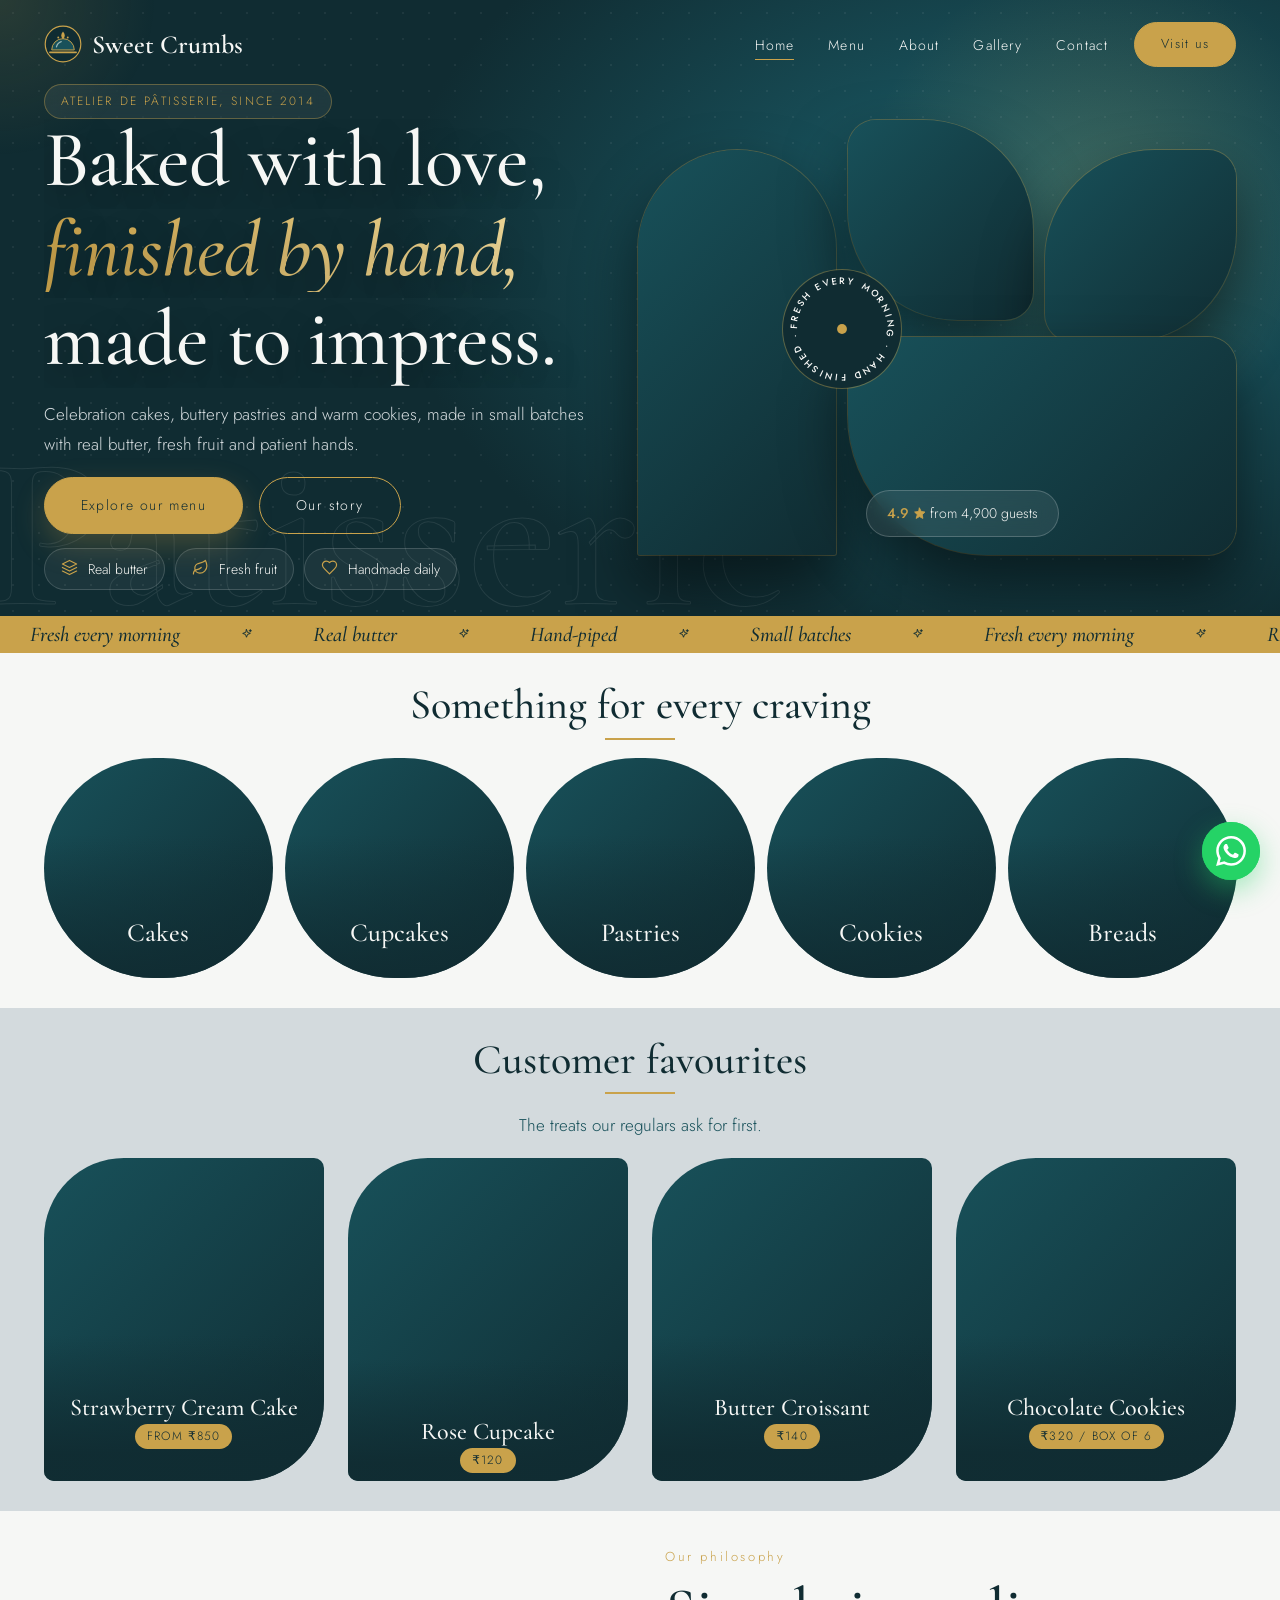
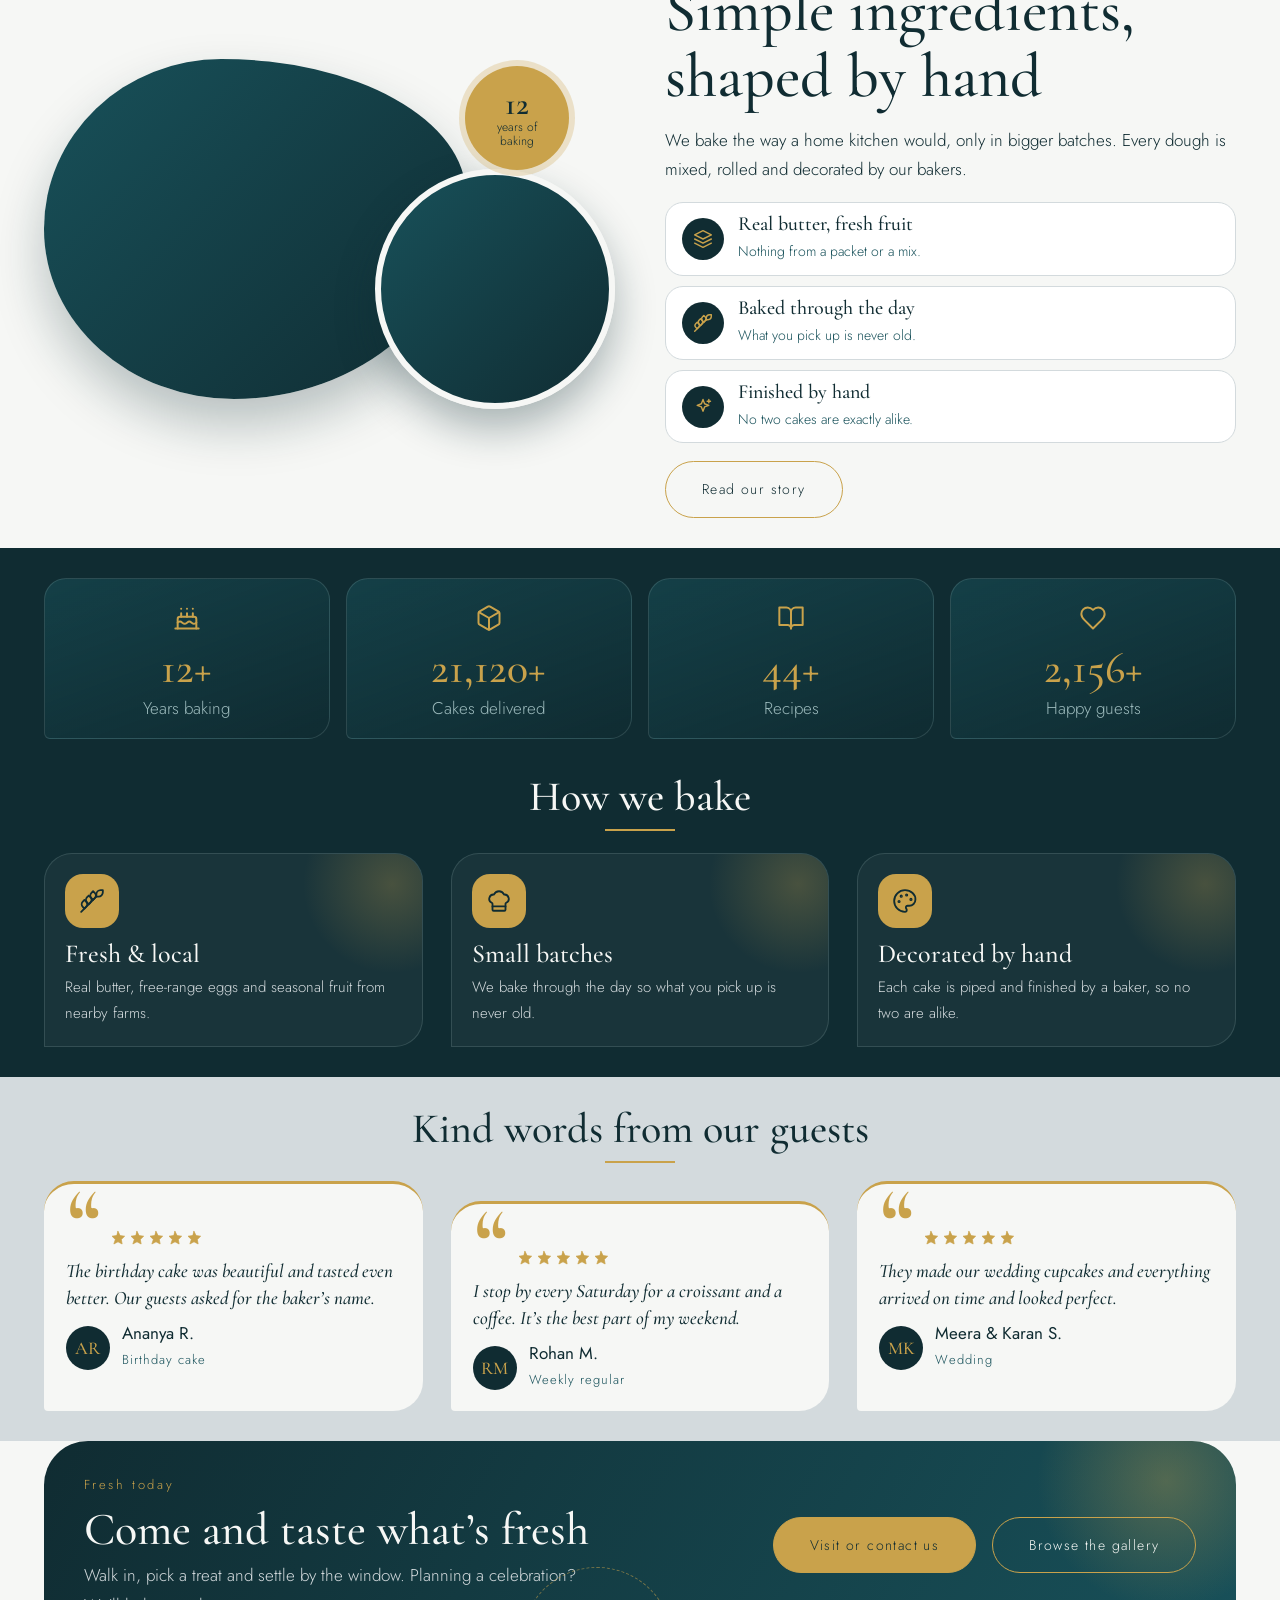
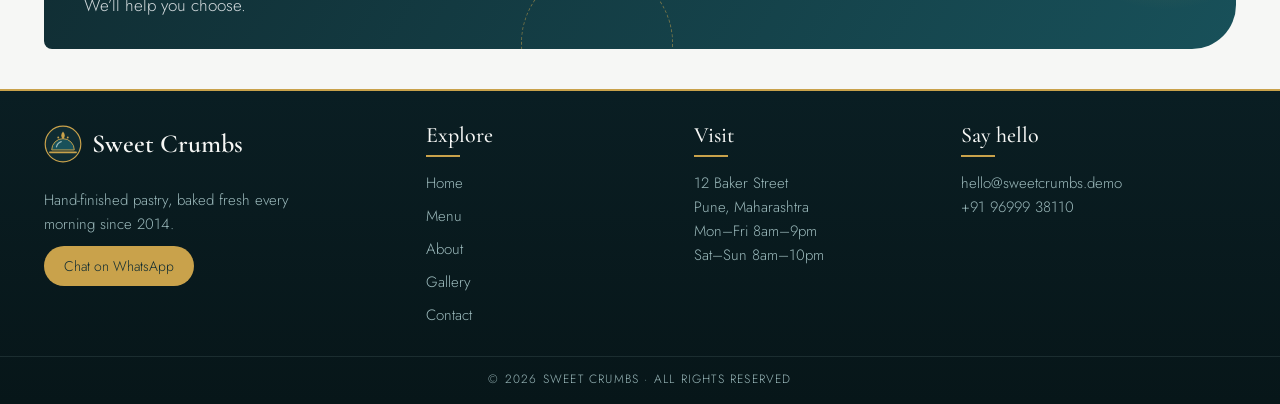
==== index.html @ 60fe2eaf "first commit" ====
<!DOCTYPE html><html lang="en"><head><meta charset="utf-8"><meta name="viewport" content="width=device-width, initial-scale=1"><title>Home | Sweet Crumbs Atelier</title><link rel="stylesheet" href="https://fonts.googleapis.com/css2?family=Cormorant+Garamond:ital,wght@0,500;0,600;1,500&family=Jost:wght@300;400&display=swap"><link rel="stylesheet" href="style.css"><link rel="icon" type="image/svg+xml" href="logo.svg"></head><body><svg xmlns="http://www.w3.org/2000/svg" style="position:absolute;width:0;height:0" aria-hidden="true"><symbol id="i-star" viewBox="0 0 24 24"><path d="m12 2 3.1 6.3 6.9 1-5 4.9 1.2 6.8-6.2-3.3-6.2 3.3L8 14.2 3 9.3l6.9-1z"/></symbol><symbol id="i-spark" viewBox="0 0 24 24"><path d="M12 3l1.9 5.1L19 10l-5.1 1.9L12 17l-1.9-5.1L5 10l5.1-1.9z"/><path d="M19 3v4M17 5h4"/></symbol><symbol id="i-layers" viewBox="0 0 24 24"><path d="m12 2 10 5-10 5L2 7z"/><path d="m2 12 10 5 10-5"/><path d="m2 17 10 5 10-5"/></symbol><symbol id="i-leaf" viewBox="0 0 24 24"><path d="M11 20A7 7 0 0 1 9.8 6.1C15.5 5 17 4.5 19 2c1 2 2 4.2 2 8 0 5.5-4.8 10-10 10Z"/><path d="M2 21c0-3 1.9-5.4 5.1-6 2.4-.5 4.9-2 5.900-3"/></symbol><symbol id="i-heart" viewBox="0 0 24 24"><path d="M19 14c1.5-1.5 3-3.2 3-5.500A5.500 5.500 0 0 0 16.500 3c-1.800 0-3 .5-4.500 2-1.500-1.500-2.700-2-4.500-2A5.500 5.500 0 0 0 2 8.500c0 2.300 1.500 4 3 5.500l7 7Z"/></symbol><symbol id="i-wheat" viewBox="0 0 24 24"><path d="M2 22 16 8"/><path d="M3.500 12.500 5 11l1.500 1.500a3.500 3.500 0 0 1 0 4.900L5 19l-1.500-1.600a3.500 3.500 0 0 1 0-4.900Z"/><path d="M7.500 8.500 9 7l1.500 1.500a3.500 3.500 0 0 1 0 4.900L9 15l-1.500-1.600a3.500 3.500 0 0 1 0-4.900Z"/><path d="M11.500 4.500 13 3l1.500 1.500a3.500 3.500 0 0 1 0 4.900L13 11l-1.500-1.600a3.500 3.500 0 0 1 0-4.900Z"/><path d="M20 2h2v2a4 4 0 0 1-4 4h-2V6a4 4 0 0 1 4-4Z"/></symbol><symbol id="i-cake" viewBox="0 0 24 24"><path d="M20 21v-8a2 2 0 0 0-2-2H6a2 2 0 0 0-2 2v8"/><path d="M4 16s.5-1 2-1 2.500 2 4 2 2.500-2 4-2 2.500 2 4 2 2-1 2-1"/><path d="M2 21h20M7 8v3M12 8v3M17 8v3M7 4h.01M12 4h.01M17 4h.01"/></symbol><symbol id="i-box" viewBox="0 0 24 24"><path d="M21 8a2 2 0 0 0-1-1.700l-7-4a2 2 0 0 0-2 0l-7 4A2 2 0 0 0 3 8v8a2 2 0 0 0 1 1.700l7 4a2 2 0 0 0 2 0l7-4A2 2 0 0 0 21 16Z"/><path d="m3.300 7 8.700 5 8.700-5M12 22V12"/></symbol><symbol id="i-book" viewBox="0 0 24 24"><path d="M2 3h6a4 4 0 0 1 4 4v14a3 3 0 0 0-3-3H2z"/><path d="M22 3h-6a4 4 0 0 0-4 4v14a3 3 0 0 1 3-3h7z"/></symbol><symbol id="i-chef" viewBox="0 0 24 24"><path d="M17 21a1 1 0 0 0 1-1v-5.400c0-.500.300-.800.700-1a4 4 0 0 0-2.100-7.600 5 5 0 0 0-9.200 0 4 4 0 0 0-2.100 7.600c.400.200.700.500.700 1V20a1 1 0 0 0 1 1Z"/><path d="M6 17h12"/></symbol><symbol id="i-palette" viewBox="0 0 24 24"><circle cx="13.500" cy="6.500" r=".6"/><circle cx="17.500" cy="10.500" r=".6"/><circle cx="8.500" cy="7.500" r=".6"/><circle cx="6.500" cy="12.500" r=".6"/><path d="M12 2C6.500 2 2 6.500 2 12s4.500 10 10 10c.900 0 1.600-.700 1.600-1.700 0-.400-.200-.800-.400-1.100-.300-.300-.400-.700-.400-1.100a1.600 1.600 0 0 1 1.700-1.700H16c3 0 5.600-2.500 5.600-5.600C22 6 17.500 2 12 2z"/></symbol><symbol id="i-home" viewBox="0 0 24 24"><path d="m3 9 9-7 9 7v11a2 2 0 0 1-2 2H5a2 2 0 0 1-2-2z"/><path d="M9 22V12h6v10"/></symbol><symbol id="i-clock" viewBox="0 0 24 24"><circle cx="12" cy="12" r="10"/><path d="M12 6v6l4 2"/></symbol><symbol id="i-pin" viewBox="0 0 24 24"><path d="M20 10c0 6-8 12-8 12S4 16 4 10a8 8 0 0 1 16 0Z"/><circle cx="12" cy="10" r="3"/></symbol><symbol id="i-chat" viewBox="0 0 24 24"><path d="M7.900 20A9 9 0 1 0 4 16.100L2 22Z"/></symbol><symbol id="i-mail" viewBox="0 0 24 24"><rect x="2" y="4" width="20" height="16" rx="2"/><path d="m22 7-10 6L2 7"/></symbol></svg><header class="hero"><div class="w"><div><span class="tag">Atelier de Pâtisserie, since 2014</span>
<h1><span class="ln"><span>Baked with love,</span></span><span class="ln"><span>finished by hand,</span></span><span class="ln"><span>made to impress.</span></span></h1>
<p>Celebration cakes, buttery pastries and warm cookies, made in small batches with real butter, fresh fruit and patient hands.</p>
<div class="bs"><a class="btn f" href="menu.html">Explore our menu</a><a class="btn" href="about.html">Our story</a></div><div class="pl"><span><svg class="sv" aria-hidden="true"><use href="#i-layers"/></svg> Real butter</span><span><svg class="sv" aria-hidden="true"><use href="#i-leaf"/></svg> Fresh fruit</span><span><svg class="sv" aria-hidden="true"><use href="#i-heart"/></svg> Handmade daily</span></div></div>
<div class="col"><div class="im a" data-i="choc"></div><div class="im b" data-i="mac"></div><div class="im c" data-i="straw"></div><div class="im d" data-i="cup"></div></div></div></header>
<div class="mq"><div><span>Fresh every morning</span><span><svg class="sv" aria-hidden="true"><use href="#i-spark"/></svg></span><span>Real butter</span><span><svg class="sv" aria-hidden="true"><use href="#i-spark"/></svg></span><span>Hand-piped</span><span><svg class="sv" aria-hidden="true"><use href="#i-spark"/></svg></span><span>Small batches</span><span><svg class="sv" aria-hidden="true"><use href="#i-spark"/></svg></span><span>Fresh every morning</span><span><svg class="sv" aria-hidden="true"><use href="#i-spark"/></svg></span><span>Real butter</span><span><svg class="sv" aria-hidden="true"><use href="#i-spark"/></svg></span><span>Hand-piped</span><span><svg class="sv" aria-hidden="true"><use href="#i-spark"/></svg></span><span>Small batches</span><span><svg class="sv" aria-hidden="true"><use href="#i-spark"/></svg></span></div></div>
<section class="sec"><div class="w"><div class="hd rv"><h2>Something for every craving</h2></div><div class="acc rv">
<a href="menu.html"><div class="im" data-i="straw"></div><b>Cakes</b><span>Layered &amp; celebration</span></a><a href="menu.html"><div class="im" data-i="cup"></div><b>Cupcakes</b><span>Buttercream swirls</span></a><a href="menu.html"><div class="im" data-i="croi"></div><b>Pastries</b><span>Flaky &amp; buttery</span></a><a href="menu.html"><div class="im" data-i="cook"></div><b>Cookies</b><span>Chewy &amp; golden</span></a><a href="menu.html"><div class="im" data-i="bread"></div><b>Breads</b><span>Warm from the oven</span></a></div></div></section>
<section class="sec sil"><div class="w"><div class="hd rv"><h2>Customer favourites</h2><p>The treats our regulars ask for first.</p></div><div class="g4">
<a class="arch rv" href="menu.html"><div class="im" data-i="straw"></div><div class="in2"><h3>Strawberry Cream Cake</h3><div class="pr">FROM ₹850</div><p>Soft sponge, whipped cream and fresh strawberries.</p></div></a>
<a class="arch rv" href="menu.html"><div class="im" data-i="cup"></div><div class="in2"><h3>Rose Cupcake</h3><div class="pr">₹120</div><p>Vanilla crumb with a swirl of buttercream.</p></div></a>
<a class="arch rv" href="menu.html"><div class="im" data-i="croi"></div><div class="in2"><h3>Butter Croissant</h3><div class="pr">₹140</div><p>Laminated by hand into dozens of flaky layers.</p></div></a>
<a class="arch rv" href="menu.html"><div class="im" data-i="cook"></div><div class="in2"><h3>Chocolate Cookies</h3><div class="pr">₹320 / BOX OF 6</div><p>Chewy centres, crisp edges and dark chocolate.</p></div></a></div></div></section>
<section class="sec"><div class="w sp"><div class="ov rv"><div class="o1 im" data-i="hands"></div><div class="o2 im" data-i="bread"></div><div class="stamp"><b>12</b>years of<br>baking</div></div><div class="rv"><span class="tag">Our philosophy</span><h2>Simple ingredients, shaped by hand</h2><p>We bake the way a home kitchen would, only in bigger batches. Every dough is mixed, rolled and decorated by our bakers.</p>
<ul class="fe"><li><i><svg class="sv" aria-hidden="true"><use href="#i-layers"/></svg></i><div><b>Real butter, fresh fruit</b><span>Nothing from a packet or a mix.</span></div></li><li><i><svg class="sv" aria-hidden="true"><use href="#i-wheat"/></svg></i><div><b>Baked through the day</b><span>What you pick up is never old.</span></div></li><li><i><svg class="sv" aria-hidden="true"><use href="#i-spark"/></svg></i><div><b>Finished by hand</b><span>No two cakes are exactly alike.</span></div></li></ul><div class="bs"><a class="btn" href="about.html">Read our story</a></div></div></div></section>
<section class="sec dark"><div class="w"><div class="st rv"><div class="sb"><i><svg class="sv" aria-hidden="true"><use href="#i-cake"/></svg></i><b data-n="12" data-x="+">0</b><span>Years baking</span></div><div class="sb"><i><svg class="sv" aria-hidden="true"><use href="#i-box"/></svg></i><b data-n="48000" data-x="+">0</b><span>Cakes delivered</span></div><div class="sb"><i><svg class="sv" aria-hidden="true"><use href="#i-book"/></svg></i><b data-n="60" data-x="+">0</b><span>Recipes</span></div><div class="sb"><i><svg class="sv" aria-hidden="true"><use href="#i-heart"/></svg></i><b data-n="4900" data-x="+">0</b><span>Happy guests</span></div></div>
<div class="hd rv" style="margin:36px auto 22px"><h2>How we bake</h2></div><div class="g3"><div class="hw rv"><div class="ic"><svg class="sv" aria-hidden="true"><use href="#i-wheat"/></svg></div><h3>Fresh &amp; local</h3><p>Real butter, free-range eggs and seasonal fruit from nearby farms.</p></div><div class="hw rv"><div class="ic"><svg class="sv" aria-hidden="true"><use href="#i-chef"/></svg></div><h3>Small batches</h3><p>We bake through the day so what you pick up is never old.</p></div><div class="hw rv"><div class="ic"><svg class="sv" aria-hidden="true"><use href="#i-palette"/></svg></div><h3>Decorated by hand</h3><p>Each cake is piped and finished by a baker, so no two are alike.</p></div></div></div></section>
<section class="sec sil"><div class="w"><div class="hd rv"><h2>Kind words from our guests</h2></div><div class="g3">
<div class="q rv"><div class="stars"><svg class="sv" aria-hidden="true"><use href="#i-star"/></svg><svg class="sv" aria-hidden="true"><use href="#i-star"/></svg><svg class="sv" aria-hidden="true"><use href="#i-star"/></svg><svg class="sv" aria-hidden="true"><use href="#i-star"/></svg><svg class="sv" aria-hidden="true"><use href="#i-star"/></svg></div><p>The birthday cake was beautiful and tasted even better. Our guests asked for the baker’s name.</p><div class="au"><i>AR</i><div><b>Ananya R.</b><small>Birthday cake</small></div></div></div>
<div class="q rv"><div class="stars"><svg class="sv" aria-hidden="true"><use href="#i-star"/></svg><svg class="sv" aria-hidden="true"><use href="#i-star"/></svg><svg class="sv" aria-hidden="true"><use href="#i-star"/></svg><svg class="sv" aria-hidden="true"><use href="#i-star"/></svg><svg class="sv" aria-hidden="true"><use href="#i-star"/></svg></div><p>I stop by every Saturday for a croissant and a coffee. It’s the best part of my weekend.</p><div class="au"><i>RM</i><div><b>Rohan M.</b><small>Weekly regular</small></div></div></div>
<div class="q rv"><div class="stars"><svg class="sv" aria-hidden="true"><use href="#i-star"/></svg><svg class="sv" aria-hidden="true"><use href="#i-star"/></svg><svg class="sv" aria-hidden="true"><use href="#i-star"/></svg><svg class="sv" aria-hidden="true"><use href="#i-star"/></svg><svg class="sv" aria-hidden="true"><use href="#i-star"/></svg></div><p>They made our wedding cupcakes and everything arrived on time and looked perfect.</p><div class="au"><i>MK</i><div><b>Meera &amp; Karan S.</b><small>Wedding</small></div></div></div></div></div></section>
<section class="sec" style="padding:0 0 40px"><div class="w"><div class="cb rv"><div><span class="tag">Fresh today</span><h2>Come and taste what’s fresh</h2><p>Walk in, pick a treat and settle by the window. Planning a celebration? We’ll help you choose.</p></div><div class="bs"><a class="btn f" href="contact.html">Visit or contact us</a><a class="btn" href="gallery.html">Browse the gallery</a></div></div></div></section>
<script src="main.js"></script></body></html>
---- style.css ----
:root{--ink:#102C32;--deep:#18515A;--mute:#9BB9BB;--silver:#D3DADD;--soft:#F6F7F5;--gold:#C9A24B;--serif:'Cormorant Garamond',Georgia,serif;--sans:'Jost',system-ui,sans-serif}
*{box-sizing:border-box}html{scroll-behavior:smooth}
body{margin:0;background:var(--soft);color:var(--ink);font:300 17px/1.75 var(--sans);overflow-x:hidden}
a{color:inherit;text-decoration:none}img{display:block;max-width:100%}
h1,h2,h3{font-family:var(--serif);font-weight:500;line-height:1.05;margin:0}
.w{max-width:1200px;margin:0 auto;padding:0 24px}
.sec{padding:110px 0}.dark{background:var(--ink);color:var(--soft)}.sil{background:var(--silver)}
.hd{text-align:center;max-width:580px;margin:0 auto 64px}.hd h2{font-size:clamp(38px,5vw,60px)}.hd p{color:var(--deep)}.dark .hd p{color:var(--mute)}
.tag{color:var(--gold);font-size:13px;letter-spacing:.2em}
.im{background:linear-gradient(135deg,var(--deep),var(--ink));overflow:hidden;position:relative}
.im img{width:100%;height:100%;object-fit:cover;transition:transform 1.1s cubic-bezier(.2,.7,.2,1)}
/* preloader, cursor, nav */
.pre{position:fixed;inset:0;background:var(--ink);z-index:99;display:grid;place-items:center;color:var(--soft);font:italic 500 44px var(--serif);transition:transform .9s cubic-bezier(.8,0,.2,1) .3s}
.pre span{animation:pulse 1.2s infinite alternate}.loaded .pre{transform:translateY(-100%)}
@keyframes pulse{to{opacity:.3;letter-spacing:.12em}}
.cur{position:fixed;width:340px;height:340px;margin:-170px;border-radius:50%;background:radial-gradient(#C9A24B22,transparent 65%);pointer-events:none;z-index:50;transition:transform .15s}
nav{position:fixed;inset:0 0 auto;z-index:60;display:flex;justify-content:space-between;align-items:center;padding:22px max(24px,calc((100vw - 1200px)/2));color:var(--soft);transition:.5s}
nav.sc{background:#102C32e6;backdrop-filter:blur(14px);padding-top:14px;padding-bottom:14px}
nav b{font:600 28px var(--serif);letter-spacing:.03em}
nav div a{margin-left:34px;font-size:14px;letter-spacing:.08em;position:relative}
nav div a:after{content:"";position:absolute;left:0;bottom:-5px;height:1px;width:0;background:var(--gold);transition:width .4s}
nav div a:hover:after,nav div a.on:after{width:100%}
/* buttons */
.btn{display:inline-block;position:relative;overflow:hidden;padding:15px 36px;border:1px solid var(--gold);border-radius:999px;font-size:14px;letter-spacing:.1em;z-index:0;transition:color .4s,transform .3s;cursor:pointer;background:none;color:inherit;font-family:var(--sans)}
.btn:before{content:"";position:absolute;inset:0;background:var(--gold);transform:translateY(101%);transition:transform .45s;z-index:-1;border-radius:50% 50% 0 0}
.btn:hover{color:var(--ink)}.btn:hover:before{transform:none;border-radius:0}
.btn.f{background:var(--gold);color:var(--ink)}.btn.f:before{background:var(--soft)}
.bs{display:flex;gap:16px;flex-wrap:wrap;margin-top:34px}
/* hero */
.hero{min-height:100vh;display:flex;align-items:center;padding:130px 0 80px;color:var(--soft);background:radial-gradient(900px 600px at 80% 40%,#18515A,var(--ink) 70%);overflow:hidden;position:relative}
.hero .w{display:grid;grid-template-columns:1.1fr .9fr;gap:50px;align-items:center}
.hero h1{font-size:clamp(52px,7vw,104px)}.ln{display:block;overflow:hidden;padding-bottom:.08em}.ln span{display:block;transform:translateY(110%);transition:transform 1.1s cubic-bezier(.2,.8,.2,1)}
.loaded .ln span{transform:none}.ln:nth-child(2) span{transition-delay:.15s;color:var(--gold);font-style:italic}.ln:nth-child(3) span{transition-delay:.3s}
.hero p{color:var(--silver);max-width:470px;margin:24px 0 0}
.col{position:relative;height:560px}.col .im{position:absolute;box-shadow:0 40px 70px #0007;animation:fl 7s ease-in-out infinite alternate}
.col .a{width:58%;height:78%;left:6%;top:0;border-radius:999px 999px 20px 20px}
.col .b{width:42%;aspect-ratio:1;right:0;top:12%;border-radius:50%;animation-delay:-2s;border:6px solid var(--ink)}
.col .c{width:48%;height:34%;right:4%;bottom:0;border-radius:0 90px 0 90px;animation-delay:-4s}
@keyframes fl{to{transform:translateY(-22px) rotate(1.5deg)}}
.col .im:hover img{transform:scale(1.12)}
.mq{background:var(--gold);color:var(--ink);overflow:hidden;white-space:nowrap;padding:16px 0;font:italic 500 26px var(--serif)}
.mq div{display:inline-block;animation:mq 28s linear infinite}.mq span{margin:0 30px}@keyframes mq{to{transform:translateX(-50%)}}
/* circles */
.meds{display:flex;justify-content:center;gap:50px;flex-wrap:wrap}
.med{width:170px;text-align:center}.med .im{width:170px;height:170px;border-radius:50%;box-shadow:0 0 0 6px var(--soft),0 0 0 7px var(--mute);transition:.6s}
.med:hover .im{box-shadow:0 0 0 6px var(--soft),0 0 0 9px var(--gold);transform:translateY(-10px)}.med:hover img{transform:scale(1.25) rotate(6deg)}
.med span{display:block;margin-top:20px;font:500 24px var(--serif)}
/* arch cards */
.g4{display:grid;grid-template-columns:repeat(4,1fr);gap:24px}
.arch{position:relative;aspect-ratio:3/5;border-radius:999px 999px 18px 18px;color:var(--soft);transition:transform .2s;transform-style:preserve-3d}
.arch>.im{position:absolute;inset:0}.arch:hover img{transform:scale(1.18) rotate(1.5deg)}
.arch .in2{position:absolute;inset:auto 0 0;padding:100px 22px 28px;text-align:center;background:linear-gradient(transparent,#102C32f5 62%);transform:translateY(56px);transition:transform .6s}
.arch:hover .in2{transform:none}.arch h3{font-size:28px}.arch .pr{color:var(--gold);font-size:14px;letter-spacing:.1em}
.arch p{margin:8px 0 0;font-size:14px;color:var(--silver);opacity:0;transition:opacity .5s .1s}.arch:hover p{opacity:1}
/* split + stats */
.sp{display:grid;grid-template-columns:1fr 1fr;gap:80px;align-items:center}
.sp h2{font-size:clamp(38px,5vw,62px);margin:12px 0 20px}
.fr{height:560px;border-radius:260px 260px 0 0;box-shadow:20px 20px 0 var(--mute)}.sp:hover .fr img{transform:scale(1.08)}
.st{display:grid;grid-template-columns:repeat(4,1fr);gap:24px;text-align:center}.st b{display:block;font:500 68px var(--serif);color:var(--gold);line-height:1}.st span{color:var(--mute)}
/* chamfer steps */
.g3{display:grid;grid-template-columns:repeat(3,1fr);gap:28px}
.ch{position:relative;overflow:hidden;padding:46px 34px;background:#18515A66;border:1px solid #9BB9BB33;clip-path:polygon(0 0,calc(100% - 40px) 0,100% 40px,100% 100%,40px 100%,0 calc(100% - 40px));transition:color .5s;z-index:0}
.ch:before{content:"";position:absolute;inset:0;background:var(--silver);transform:scaleY(0);transform-origin:bottom;transition:transform .5s;z-index:-1}
.ch:hover{color:var(--ink)}.ch:hover:before{transform:none}.ch h3{font-size:30px;margin:0 0 10px}.ch p{margin:0;opacity:.85;font-size:15px}.ch i{font:normal 44px var(--serif);color:var(--gold)}
/* quotes */
.q{position:relative;background:var(--soft);padding:40px 30px 30px;border-radius:30px 30px 30px 4px;transition:.45s}.g3 .q:nth-child(2){margin-top:36px}
.q:hover{transform:translateY(-12px) rotate(-1deg);box-shadow:0 30px 45px #18515A33}.q:before{content:"“";position:absolute;top:-6px;left:24px;font:700 90px var(--serif);color:var(--gold);line-height:1}
.q p{margin:16px 0;font:italic 500 22px/1.4 var(--serif)}.q small{color:var(--deep);font-size:13px;letter-spacing:.08em}
.cta{text-align:center;color:var(--soft);background:linear-gradient(#102C32cc,#102C32f0),var(--ink);padding:130px 0;position:relative;overflow:hidden}
.cta h2{font-size:clamp(42px,6vw,80px);margin:12px 0 18px}.cta p{color:var(--silver);max-width:480px;margin:0 auto}.cta .bs{justify-content:center}
footer{background:#0a1e23;color:var(--mute);padding:70px 0 30px;font-size:15px}footer .w{display:grid;grid-template-columns:2fr 1fr 1fr;gap:40px}
footer b{font:600 30px var(--serif);color:var(--soft)}footer a{display:block;transition:.3s}footer a:hover{color:var(--gold);padding-left:8px}
footer small{display:block;text-align:center;margin-top:50px;font-size:12px;letter-spacing:.1em}
/* inner pages */
.ph{height:62vh;min-height:420px;display:flex;align-items:flex-end;padding-bottom:70px;color:var(--soft);position:relative}
.ph>.im{position:absolute;inset:0}.ph>.im:after{content:"";position:absolute;inset:0;background:linear-gradient(#102C3299,#102C32f2)}
.ph .w{position:relative}.ph h1{font-size:clamp(52px,8vw,110px)}.ph p{color:var(--silver);max-width:520px;margin:10px 0 0}
.fl{display:flex;justify-content:center;gap:12px;flex-wrap:wrap;margin-bottom:50px}.fl button{padding:10px 26px;border:1px solid var(--mute);border-radius:999px;background:none;font:400 14px var(--sans);color:var(--ink);cursor:pointer;transition:.3s}
.fl button:hover,.fl button.on{background:var(--ink);color:var(--soft);border-color:var(--ink)}
.mg{display:grid;grid-template-columns:repeat(3,1fr);gap:30px}
.mi{background:#fff;clip-path:polygon(0 0,calc(100% - 30px) 0,100% 30px,100% 100%,0 100%);transition:transform .5s,box-shadow .5s;position:relative;filter:drop-shadow(0 10px 20px #18515A22)}
.mi:hover{transform:translateY(-10px)}.mi .im{height:230px}.mi:hover img{transform:scale(1.15)}
.mi div.t{padding:24px 26px 28px}.mi h3{font-size:27px;display:flex;justify-content:space-between;gap:10px}.mi h3 em{color:var(--gold);font-style:normal;font-size:22px}.mi p{margin:6px 0 0;font-size:15px;color:var(--deep)}
.mi:after{content:"";position:absolute;left:0;bottom:0;height:3px;width:0;background:var(--gold);transition:width .5s}.mi:hover:after{width:100%}
.hide{display:none}
.ms{columns:3;gap:20px}.ms .im{margin-bottom:20px;break-inside:avoid;cursor:zoom-in}.ms .im:nth-child(3n+1){border-radius:120px 120px 12px 12px}.ms .im:nth-child(3n+2){border-radius:12px}.ms .im:nth-child(3n){border-radius:0 80px 0 80px}
.ms .im:hover img{transform:scale(1.1)}.ms .im:after{content:"+";position:absolute;inset:0;display:grid;place-items:center;font:300 60px var(--serif);color:var(--soft);background:#18515Aaa;opacity:0;transition:.4s}.ms .im:hover:after{opacity:1}
.lb{position:fixed;inset:0;background:#102C32f2;z-index:90;display:none;place-items:center;cursor:zoom-out}.lb.o{display:grid}.lb img{max-height:88vh;border-radius:12px;animation:zi .4s}@keyframes zi{from{transform:scale(.9);opacity:0}}
.tm{display:flex;gap:30px;justify-content:center;flex-wrap:wrap}.tm div{text-align:center;width:200px}.tm .im{width:200px;height:200px;border-radius:50%;margin-bottom:14px;transition:.5s}.tm div:hover .im{border-radius:40% 60% 55% 45%;transform:rotate(-4deg)}.tm h3{font-size:26px}
.tl{max-width:760px;margin:0 auto;border-left:1px solid var(--mute);padding-left:34px}.tl div{position:relative;margin-bottom:40px}.tl div:before{content:"";position:absolute;left:-41px;top:10px;width:13px;height:13px;border-radius:50%;background:var(--gold);box-shadow:0 0 0 6px var(--silver)}.tl h3{font-size:32px}
form{display:grid;gap:18px}input,textarea,select{width:100%;padding:16px 20px;border:1px solid var(--mute);border-radius:14px;background:#fff;font:300 16px var(--sans);color:var(--ink);transition:.3s}
input:focus,textarea:focus,select:focus{outline:0;border-color:var(--gold);box-shadow:0 0 0 4px #C9A24B33}
.ci{background:var(--ink);color:var(--soft);padding:50px;border-radius:200px 200px 24px 24px;text-align:center}.ci h3{font-size:34px;margin:0 0 14px}.ci p{margin:0 0 20px;color:var(--silver)}
.rv{opacity:0;transform:translateY(44px);transition:opacity .9s,transform .9s cubic-bezier(.2,.7,.2,1)}.rv.in{opacity:1;transform:none}
@media(max-width:900px){.hero .w,.sp,.g3,footer .w{grid-template-columns:1fr}.g4,.mg{grid-template-columns:repeat(2,1fr)}.st{grid-template-columns:repeat(2,1fr)}.ms{columns:2}.col{height:420px}.fr{height:420px}.g3 .q:nth-child(2){margin-top:0}nav div a:not(:last-child){display:none}.cur{display:none}}
@media(max-width:560px){.g4,.mg{grid-template-columns:1fr}.arch{max-width:300px;margin:0 auto;width:100%}.ms{columns:1}}
@media(prefers-reduced-motion:reduce){*{animation:none!important;transition:none!important}.rv{opacity:1;transform:none}.ln span{transform:none}}

/* v2: compact + premium */
.sec{padding:64px 0}.hd{margin-bottom:34px}.hd h2:after{content:"";display:block;width:0;height:2px;background:var(--gold);margin:14px auto 0;transition:width 1s .3s}.hd.in h2:after{width:70px}
.hero{min-height:84vh;padding:104px 0 44px}.hero h1{font-size:clamp(46px,6vw,88px)}.hero p{margin-top:16px}.bs{margin-top:24px}.col{height:470px}
.hero:before{content:"";position:absolute;width:420px;height:420px;right:-80px;top:-60px;background:radial-gradient(#C9A24B33,transparent 65%);animation:fl 9s ease-in-out infinite alternate}
.ln:nth-child(2) span{background:linear-gradient(90deg,#C9A24B,#f3dfa2,#C9A24B);background-size:200%;-webkit-background-clip:text;background-clip:text;color:transparent;animation:sh 4s linear infinite}@keyframes sh{to{background-position:-200% 0}}
.rot{position:absolute;left:-6px;bottom:4%;width:118px;animation:spin 16s linear infinite;z-index:3;background:var(--ink);border-radius:50%;box-shadow:0 0 0 1px #C9A24B66}.rot text{font:500 9.5px var(--sans);fill:var(--soft);letter-spacing:1px;text-transform:uppercase}@keyframes spin{to{transform:rotate(360deg)}}
.chip{position:absolute;left:0;top:8%;z-index:3;padding:10px 20px;border-radius:999px;background:#ffffff14;border:1px solid #ffffff33;backdrop-filter:blur(10px);font-size:14px;animation:fl 6s ease-in-out infinite alternate}.chip b{color:var(--gold);font-weight:500}
.mq{padding:9px 0;font-size:23px}.meds{gap:36px}.med,.med .im{width:150px}.med .im{height:150px}.med span{margin-top:14px;font-size:22px}
.arch .in2{padding-top:80px}.fr{height:430px}.st b{font-size:54px}.ch{padding:30px 28px}.ch h3{font-size:27px}.q{padding:34px 26px 24px}.g3 .q:nth-child(2){margin-top:20px}.q p{font-size:20px;margin:12px 0}
.cta{padding:76px 0}footer{padding:44px 0 22px}footer small{margin-top:30px}.sp{gap:50px}.sp h2{margin:8px 0 14px}
.ph{height:46vh;min-height:340px;padding-bottom:42px;overflow:hidden}.ph h1{font-size:clamp(46px,7vw,92px)}
.ph>.im img{animation:kb 18s ease-in-out infinite alternate}@keyframes kb{to{transform:scale(1.18) translate(-2%,-2%)}}
.ph:after{content:"";position:absolute;right:6%;top:18%;width:300px;height:300px;border-radius:50%;border:1px dashed #C9A24B88;animation:spin 40s linear infinite;box-shadow:inset 0 0 0 40px #C9A24B0d}
.ph .tag,.ph h1,.ph p{opacity:0;transform:translateY(34px);transition:opacity .9s,transform .9s cubic-bezier(.2,.8,.2,1)}.loaded .ph .tag,.loaded .ph h1,.loaded .ph p{opacity:1;transform:none}.loaded .ph h1{transition-delay:.2s}.loaded .ph p{transition-delay:.4s}
.ph .w:before{content:"";display:block;width:0;height:2px;background:var(--gold);margin-bottom:14px;transition:width 1.2s .5s}.loaded .ph .w:before{width:90px}
.fl{margin-bottom:28px}.mg{gap:22px}.mi .im{height:185px}.mi div.t{padding:18px 22px 22px}.mi .im:before,.ms .im:before,.arch .im:before{content:"";position:absolute;inset:0;z-index:2;background:linear-gradient(105deg,transparent 40%,#ffffff44 50%,transparent 60%);transform:translateX(-110%);transition:transform .9s;pointer-events:none}
.mi:hover .im:before,.ms .im:hover:before,.arch:hover .im:before{transform:translateX(110%)}
.en{display:inline-block;margin-top:12px;padding:8px 18px;border-radius:999px;background:#25D366;color:#fff;font-size:13px;transition:.3s;transform:translateY(0)}.en:hover{background:var(--ink);transform:translateX(6px)}
.ms{gap:16px;columns:3}.ms .im{margin-bottom:16px}.tm .im{width:170px;height:170px}.tm div{width:170px}.tl div{margin-bottom:26px}.tl div:hover:before{transform:scale(1.5);transition:.3s}
.ci{padding:40px 36px}.ci h3{font-size:30px;margin-bottom:8px}.ci p{margin-bottom:14px}.sp form{gap:14px}
.mapw{border-radius:28px;overflow:hidden;border:1px solid var(--gold);box-shadow:0 0 0 8px var(--soft),0 0 0 9px var(--mute),0 24px 50px #18515A33;height:360px}.mapw iframe{width:100%;height:100%;border:0;filter:grayscale(.85) contrast(1.05);transition:filter .6s}.mapw:hover iframe{filter:none}
nav div{margin-left:auto;margin-right:26px}.vs{padding:10px 26px;font-size:13px}
.wa{position:fixed;right:20px;bottom:20px;z-index:70;display:flex;align-items:center;gap:0;height:58px;min-width:58px;padding:0 14px;border-radius:999px;background:#25D366;color:#fff;box-shadow:0 10px 28px #25D36666;flex-direction:row-reverse;justify-content:center;transition:.4s}
.wa span{max-width:0;overflow:hidden;white-space:nowrap;font-size:14px;transition:max-width .4s,margin .4s}.wa:hover span{max-width:120px;margin-right:10px}.wa:hover{transform:translateY(-4px)}
.wa:before{content:"";position:absolute;inset:0;border-radius:inherit;border:2px solid #25D366;animation:rp 2s infinite}@keyframes rp{to{transform:scale(1.5);opacity:0}}
.bar{position:fixed;top:0;left:0;height:3px;background:var(--gold);z-index:100;width:0}
.btn:after{content:"";position:absolute;top:0;left:-80%;width:50%;height:100%;background:linear-gradient(105deg,transparent,#ffffff55,transparent);transform:skewX(-20deg)}.btn:hover:after{left:130%;transition:left .7s}
@media(max-width:900px){.sec{padding:44px 0}.vs{padding:8px 16px}nav div{margin-right:10px}nav b{font-size:23px}.ph:after,.rot{display:none}.col{height:380px}.ms{columns:2}}
@media(max-width:560px){.ms{columns:1}.wa{right:14px;bottom:14px}}
/* v3 */
.w{max-width:1440px;padding:0 36px}
nav{padding-left:max(36px,calc((100vw - 1440px)/2 + 36px));padding-right:max(36px,calc((100vw - 1440px)/2 + 36px))}
nav .lg,footer .lg{display:flex;align-items:center;gap:10px;font:600 26px var(--serif);padding:0}nav .lg img,footer .lg img{width:38px;height:38px;transition:transform .8s}nav .lg:hover img{transform:rotate(360deg)}
.pre{display:flex;flex-direction:column;align-items:center;justify-content:center;gap:12px}
.sec{padding:42px 0}.hd{margin-bottom:24px}.hd h2{font-size:clamp(32px,4vw,48px)}
/* home hero */
.hero{min-height:0;padding:96px 0 38px}.hero .w{position:relative;z-index:2;gap:30px}.col{height:440px}
.hero:after{content:"Patisserie";position:absolute;left:-1%;bottom:-8%;font:600 clamp(110px,17vw,270px) var(--serif);color:transparent;-webkit-text-stroke:1px #ffffff17;pointer-events:none;white-space:nowrap}
.spk{position:absolute;width:5px;height:5px;border-radius:50%;background:var(--gold);box-shadow:0 0 12px var(--gold);opacity:0;animation:tw 3s infinite alternate}@keyframes tw{to{opacity:.9;transform:translateY(-18px) scale(1.6)}}
.pl{display:flex;gap:10px;flex-wrap:wrap;margin-top:20px}.pl span{padding:8px 16px;border-radius:999px;border:1px solid #ffffff2a;background:#ffffff0d;font-size:14px;transition:.35s;cursor:default}.pl span:hover{background:var(--gold);color:var(--ink);transform:translateY(-4px)}
.col .d{width:30%;aspect-ratio:1;left:32%;bottom:-3%;border-radius:22px;border:6px solid var(--soft);transform:rotate(-7deg);animation-delay:-1s;z-index:2}
/* capsule accordion */
.acc{display:flex;gap:12px;height:220px}.acc a{position:relative;flex:1;border-radius:110px;overflow:hidden;color:var(--soft);transition:flex .7s cubic-bezier(.2,.8,.2,1),border-radius .7s,box-shadow .5s}
.acc a:hover{flex:2.8;border-radius:26px;box-shadow:0 20px 40px #18515A55}.acc .im{position:absolute;inset:0}.acc a:hover img{transform:scale(1.15)}
.acc a:after{content:"";position:absolute;inset:0;background:linear-gradient(transparent 35%,#102C32ee)}
.acc b{position:absolute;z-index:3;left:0;right:0;bottom:30px;text-align:center;font:500 26px var(--serif);transition:bottom .5s}.acc span{position:absolute;z-index:3;left:0;right:0;bottom:12px;text-align:center;font-size:13px;color:var(--gold);opacity:0;transition:.5s;white-space:nowrap}
.acc a:hover b{bottom:36px}.acc a:hover span{opacity:1}
/* leaf cards */
.arch{aspect-ratio:4/4.6;border-radius:80px 10px 80px 10px;overflow:hidden;transition:transform .2s,border-radius .7s}.arch:hover{border-radius:10px 80px 10px 80px}
.arch:after{content:"";position:absolute;inset:10px;border:1px solid #C9A24B00;border-radius:inherit;transition:.6s;pointer-events:none;z-index:4}.arch:hover:after{border-color:#C9A24Bcc;inset:14px}
.arch .in2{padding:60px 18px 20px;transform:translateY(46px)}.arch h3{font-size:24px}.arch .pr{display:inline-block;padding:2px 12px;border-radius:999px;background:var(--gold);color:var(--ink);font-size:12px;margin-top:4px}
/* philosophy */
.ov{position:relative;height:380px}.ov .o1{position:absolute;left:0;top:0;width:74%;height:100%;border-radius:42% 58% 55% 45%/50% 40% 60% 50%;animation:mo 9s ease-in-out infinite alternate;box-shadow:0 26px 50px #102C3244}@keyframes mo{to{border-radius:58% 42% 40% 60%/40% 60% 40% 60%}}
.ov .o2{position:absolute;right:0;bottom:-3%;width:42%;aspect-ratio:1;border-radius:50%;border:6px solid var(--soft);box-shadow:0 20px 40px #102C3255;animation:fl 6s ease-in-out infinite alternate}.ov:hover img{transform:scale(1.1)}
.stamp{position:absolute;right:8%;top:2%;width:104px;height:104px;border-radius:50%;background:var(--gold);color:var(--ink);display:grid;place-content:center;text-align:center;font-size:12px;line-height:1.2;box-shadow:0 0 0 6px #C9A24B44;animation:fl 5s ease-in-out infinite alternate;z-index:3}.stamp b{font:600 32px var(--serif);line-height:1}
.fe{list-style:none;padding:0;margin:14px 0 0;display:grid;gap:10px}.fe li{display:flex;gap:14px;align-items:center;padding:9px 16px;border-radius:18px;background:#fff;border:1px solid var(--silver);transition:.4s}.fe li:hover{transform:translateX(10px);border-color:var(--gold);box-shadow:0 10px 24px #18515A22}
.fe i{font-style:normal;width:42px;height:42px;border-radius:50%;background:var(--ink);display:grid;place-items:center;flex:none;transition:.5s}.fe li:hover i{transform:rotate(360deg);background:var(--gold)}.fe b{display:block;font:500 20px var(--serif);line-height:1.2}.fe span{font-size:14px;color:var(--deep)}
.mini{display:flex;gap:10px;flex-wrap:wrap;margin-top:16px}.mini span{padding:8px 16px;border-radius:999px;background:var(--silver);font-size:14px;transition:.35s}.mini span:hover{background:var(--ink);color:var(--gold);transform:translateY(-4px)}
/* stats, how we bake */
.st{gap:16px}.sb{position:relative;padding:24px 14px 20px;border:1px solid #9BB9BB33;border-radius:22px 22px 22px 6px;background:linear-gradient(160deg,#18515A88,#102C32);transition:.5s;overflow:hidden}
.sb:before{content:"";position:absolute;left:0;bottom:0;height:3px;width:0;background:var(--gold);transition:width .6s}.sb:hover:before{width:100%}.sb:hover{transform:translateY(-8px);border-color:var(--gold);box-shadow:0 20px 40px #0006}
.sb i{font-style:normal;display:block;font-size:26px;transition:.5s}.sb:hover i{transform:scale(1.4) rotate(-10deg)}.sb b{font-size:46px;margin:4px 0}
.hw{position:relative;padding:26px 24px;border-radius:28px 28px 28px 0;background:#ffffff0a;border:1px solid #9BB9BB33;overflow:hidden;transition:.5s}.hw:before{content:"";position:absolute;width:180px;height:180px;right:-60px;top:-60px;border-radius:50%;background:radial-gradient(#C9A24B44,transparent 70%);transition:.6s}.hw:hover:before{transform:scale(2.4)}
.hw:hover{transform:translateY(-8px);border-color:var(--gold);background:#18515A99}.hw .ic{width:54px;height:54px;border-radius:18px;background:var(--gold);display:grid;place-items:center;font-size:26px;margin-bottom:12px;transition:.6s}.hw:hover .ic{transform:rotate(360deg);border-radius:50%}.hw h3{font-size:26px;margin-bottom:6px}.hw p{margin:0;font-size:15px;color:var(--silver)}
/* reviews, cta */
.q{padding:30px 24px 22px;border-top:3px solid var(--gold)}.q p{font-size:19px}.stars{color:var(--gold);letter-spacing:4px;font-size:15px}
.au{display:flex;gap:12px;align-items:center}.au i{font:normal 500 18px var(--serif);width:44px;height:44px;border-radius:50%;background:var(--ink);color:var(--gold);display:grid;place-items:center;transition:.5s}.q:hover .au i{background:var(--gold);color:var(--ink);transform:rotate(360deg)}.au b{display:block;font-weight:400;line-height:1.2}
.cb{position:relative;overflow:hidden;display:grid;grid-template-columns:1.5fr 1fr;align-items:center;gap:30px;padding:38px 48px;border-radius:44px 44px 44px 8px;color:var(--soft);background:linear-gradient(120deg,var(--ink),var(--deep) 70%,#1f6b76);background-size:150%;transition:background-position .8s}.cb:hover{background-position:100% 0}
.cb:before{content:"";position:absolute;right:-60px;top:-90px;width:260px;height:260px;border-radius:50%;background:radial-gradient(#C9A24B55,transparent 70%);animation:fl 7s ease-in-out infinite alternate}.cb:after{content:"";position:absolute;left:40%;bottom:-70px;width:150px;height:150px;border-radius:50%;border:1px dashed #C9A24B88;animation:spin 25s linear infinite}
.cb h2{font-size:clamp(30px,3.6vw,46px);margin:6px 0 8px}.cb p{margin:0;color:var(--silver);max-width:520px}.cb .bs{justify-content:flex-end;margin:0;position:relative;z-index:2}
/* inner hero */
.ph{height:auto;min-height:0;padding:100px 0 38px;align-items:center}.ph .w{display:grid;grid-template-columns:1.15fr .85fr;gap:30px;align-items:center;width:100%}.ph .w:before{display:none}
.ph .tag:before{content:"";display:inline-block;width:40px;height:2px;background:var(--gold);margin-right:12px;vertical-align:middle}.ph h1{font-size:clamp(44px,6vw,80px)}.ph .w{position:relative;z-index:2}
.vis{position:relative;height:250px}.vis .im{position:absolute;box-shadow:0 26px 50px #0008;border:4px solid #F6F7F533;animation:fv 6s ease-in-out infinite alternate}.vis .im:nth-child(2){animation-delay:-3s}@keyframes fv{to{translate:0 -14px}}.vis .im:hover img{transform:scale(1.15)}
.vis i{position:absolute;right:30%;top:-10%;width:90px;height:90px;border-radius:50%;border:2px solid var(--gold);border-top-color:transparent;animation:spin 12s linear infinite}
.v-menu .im:nth-child(1){left:12%;top:0;width:44%;height:100%;border-radius:999px 999px 18px 18px}.v-menu .im:nth-child(2){right:4%;bottom:0;width:36%;aspect-ratio:1;border-radius:50%}
.v-about .im:nth-child(1){left:6%;top:0;width:52%;height:100%;border-radius:42% 58% 55% 45%/50% 40% 60% 50%}.v-about .im:nth-child(2){right:2%;bottom:-4%;width:38%;height:56%;border-radius:24px;transform:rotate(6deg)}
.v-gallery .im:nth-child(1){left:8%;top:0;width:42%;height:86%;border:7px solid #fff;border-radius:8px;transform:rotate(-7deg)}.v-gallery .im:nth-child(2){right:6%;top:10%;width:42%;height:86%;border:7px solid #fff;border-radius:8px;transform:rotate(6deg)}
.v-contact .im:nth-child(1){left:10%;top:0;width:48%;aspect-ratio:1;border-radius:50%}.v-contact .im:nth-child(2){right:4%;bottom:0;width:38%;height:62%;border-radius:70px 8px 70px 8px}
/* menu */
.mg{grid-template-columns:repeat(4,1fr);gap:20px}.mi{clip-path:none;filter:none;background:#fff;border:1px solid var(--silver);border-radius:34px 34px 34px 8px;padding:10px;transition:.5s}
.mi:hover{border-color:var(--gold);box-shadow:0 18px 36px #18515A2e,0 0 0 3px #C9A24B22;transform:translateY(-8px)}.mi:after{display:none}
.mi .im{height:165px;border-radius:120px 120px 24px 24px/90px 90px 24px 24px;transition:border-radius .7s}.mi:hover .im{border-radius:26px}
.mi div.t{position:relative;padding:14px 12px 12px}.mi h3{display:block;font-size:24px;padding-right:62px}.mi h3 em{position:absolute;right:6px;top:-36px;width:60px;height:60px;border-radius:50%;background:var(--gold);color:var(--ink);display:grid;place-items:center;font:600 17px var(--serif);box-shadow:0 0 0 5px #fff;transition:transform .5s}.mi:hover h3 em{transform:rotate(360deg) scale(1.08)}
.en{background:var(--ink);color:var(--gold);border:1px solid var(--gold);padding:8px 20px}.en:hover{background:var(--gold);color:var(--ink)}
/* about */
.jr{display:grid;grid-template-columns:repeat(4,1fr);gap:18px;position:relative;padding-top:30px}.jr:before{content:"";position:absolute;top:8px;left:12.5%;right:12.5%;height:2px;background:linear-gradient(90deg,var(--gold),var(--deep));transform:scaleX(0);transform-origin:left;transition:transform 1.6s .3s}.jr.in:before{transform:none}
.jc{position:relative;text-align:center;padding:20px 18px;background:var(--soft);border-radius:22px;transition:.5s}.jc i{position:absolute;top:-30px;left:50%;margin-left:-8px;width:16px;height:16px;border-radius:50%;background:var(--gold);box-shadow:0 0 0 6px var(--silver);transition:.4s}
.jc:hover{transform:translateY(-10px);box-shadow:0 20px 36px #18515A2e}.jc:hover i{transform:scale(1.6);box-shadow:0 0 0 6px #C9A24B66}.jc b{display:block;font:500 40px var(--serif);color:var(--deep);transition:.3s}.jc:hover b{color:var(--gold)}.jc p{margin:0;font-size:15px}
.bl{padding:24px;border-radius:60px 10px 60px 10px;background:linear-gradient(150deg,#18515A99,#18515A22);border:1px solid #9BB9BB33;transition:.7s}.bl:hover{border-radius:10px 60px 10px 60px;background:linear-gradient(150deg,var(--gold),#e5c677);color:var(--ink);transform:translateY(-8px)}
.bl i{font-style:normal;font-size:30px;display:block;transition:.6s}.bl:hover i{transform:scale(1.3) rotate(-12deg)}.bl h3{font-size:26px;margin:6px 0}.bl p{margin:0;font-size:15px;opacity:.85}
.bk{gap:22px}.bc{text-align:center}.bc .im{aspect-ratio:1;margin-bottom:12px;transition:border-radius .7s,transform .6s,box-shadow .6s}.bc:nth-child(1) .im{border-radius:999px 999px 24px 24px;aspect-ratio:4/4.6}.bc:nth-child(2) .im{border-radius:50%}.bc:nth-child(3) .im{border-radius:70px 8px 70px 8px}.bc:nth-child(4) .im{border-radius:42% 58% 55% 45%/50% 40% 60% 50%}
.bc:hover .im{border-radius:30px;transform:translateY(-8px) rotate(-2deg);box-shadow:0 0 0 4px var(--soft),0 0 0 6px var(--gold),0 20px 36px #18515A44}.bc:hover img{transform:scale(1.12)}.bc h3{font-size:28px}.bc p{margin:0;color:var(--deep)}.bc small{display:block;color:var(--gold);opacity:0;transform:translateY(8px);transition:.5s}.bc:hover small{opacity:1;transform:none}
/* gallery */
.bt{display:grid;grid-template-columns:repeat(4,1fr);grid-auto-rows:150px;grid-auto-flow:dense;gap:14px}.bt .im{border-radius:22px;cursor:zoom-in;transition:border-radius .6s,box-shadow .5s}.bt .a{grid-column:span 2;grid-row:span 2;border-radius:160px 160px 22px 22px}.bt .b{grid-row:span 2;border-radius:999px}.bt .c{grid-column:span 2;border-radius:80px 12px 80px 12px}.bt .im:nth-child(odd):not(.a):not(.b):not(.c){border-radius:50px 8px 50px 8px}
.bt .im:after{content:attr(data-t);position:absolute;inset:auto 0 0;padding:40px 18px 16px;background:linear-gradient(transparent,#102C32ee);color:var(--soft);font:500 22px var(--serif);text-align:center;transform:translateY(100%);transition:transform .5s;z-index:3}.bt .im:hover:after{transform:none}
.bt .im:hover{border-radius:14px;box-shadow:0 0 0 3px var(--gold)}.bt .im:hover img{transform:scale(1.12) rotate(1deg)}.bt .im:before{content:"";position:absolute;inset:0;z-index:2;background:linear-gradient(105deg,transparent 40%,#ffffff44 50%,transparent 60%);transform:translateX(-110%);transition:transform .9s;pointer-events:none}.bt .im:hover:before{transform:translateX(110%)}
/* contact */
.sp.ct{align-items:stretch;gap:24px;grid-template-columns:1.2fr .8fr}.fc{background:#fff;border:1px solid var(--silver);border-radius:28px;padding:26px 28px;box-shadow:0 20px 40px #18515A14;transition:.5s}.fc:hover{box-shadow:0 26px 50px #18515A26;border-color:var(--gold)}.fc h3{font-size:30px}.fc>p{margin:2px 0 14px;color:var(--deep);font-size:15px}.fd{display:grid;grid-template-columns:1fr 1fr;gap:12px}
input,textarea,select{padding:12px 16px}textarea{resize:vertical;min-height:80px;max-height:200px}
.ci{padding:22px;border-radius:28px 28px 28px 6px;text-align:left;display:grid;gap:6px;align-content:center;background:linear-gradient(160deg,var(--deep),var(--ink))}.cr{display:flex;gap:14px;align-items:center;padding:12px 14px;border-radius:18px;transition:.4s}.cr:hover{background:#ffffff14;transform:translateX(8px)}
.cr i{font-style:normal;width:44px;height:44px;border-radius:50%;background:var(--gold);display:grid;place-items:center;flex:none;transition:.5s}.cr:hover i{transform:rotate(360deg)}.cr b{display:block;font:500 20px var(--serif);line-height:1.2}.cr span{font-size:14px;color:var(--silver)}.mapw{height:300px}
/* footer */
footer{padding:40px 0 18px;background:linear-gradient(#0a1e23,#071619);border-top:2px solid var(--gold)}footer .w.fg{grid-template-columns:1.6fr 1fr 1.3fr 1.2fr;gap:30px}footer .lg{color:var(--soft)}footer .lg:hover,footer .wb:hover{padding-left:0}
footer h4{margin:0 0 10px;font:500 22px var(--serif);color:var(--soft)}footer p{margin:6px 0}.wb{display:inline-block!important;margin-top:8px;padding:9px 20px;border-radius:999px;background:var(--gold);color:var(--ink);font-size:14px;transition:.3s}.wb:hover{background:var(--soft)}
footer small{margin-top:24px;padding-top:16px;border-top:1px solid #9BB9BB22}
@media(max-width:900px){.w{padding:0 20px}.sec{padding:34px 0}.hero .w,.ph .w,.cb,footer .w.fg,.sp.ct{grid-template-columns:1fr}.vis,.ph:after,.rot{display:none}.acc{height:auto;flex-wrap:wrap}.acc a{flex:1 1 40%;height:130px;border-radius:30px}.acc a:hover{flex:1 1 40%}.acc span{opacity:1}.mg,.jr,.bt{grid-template-columns:repeat(2,1fr)}.jr:before{display:none}.jc i{display:none}.cb .bs{justify-content:flex-start}.fd{grid-template-columns:1fr}}
@media(max-width:560px){.mg{grid-template-columns:1fr}.bk{grid-template-columns:repeat(2,1fr)}.bt{grid-auto-rows:120px}}

/* v4: wide hero fix, svg icons, fixed inner heroes, photo sections */
:root{--wm:1640px;--pd:clamp(18px,3.4vw,56px)}
::selection{background:var(--gold);color:var(--ink)}a:focus-visible,button:focus-visible{outline:2px solid var(--gold);outline-offset:3px}
.w{max-width:var(--wm);padding:0 var(--pd)}
nav{padding-left:max(var(--pd),calc((100vw - var(--wm))/2 + var(--pd)));padding-right:max(var(--pd),calc((100vw - var(--wm))/2 + var(--pd)))}
.sv{width:1em;height:1em;stroke:currentColor;fill:none;stroke-width:1.7;stroke-linecap:round;stroke-linejoin:round;flex:none;vertical-align:-.14em}
.pl .sv,.mini .sv{width:17px;height:17px;margin-right:6px;color:var(--gold);transition:color .3s}.pl span:hover .sv,.mini span:hover .sv{color:var(--ink)}
.mq .sv{width:.62em;height:.62em;vertical-align:baseline}
.fe i .sv{width:20px;height:20px;color:var(--gold)}.fe li:hover i .sv{color:var(--ink)}
.sb i .sv{width:28px;height:28px;color:var(--gold)}
.hw .ic .sv{width:26px;height:26px;color:var(--ink)}
.bl i .sv{width:34px;height:34px;color:var(--gold);transition:color .4s}.bl:hover i .sv{color:var(--ink)}
.cr i .sv{width:20px;height:20px;color:var(--ink)}
.stars{display:flex;gap:3px;letter-spacing:0}.stars .sv{width:16px;height:16px;fill:var(--gold);stroke:var(--gold);stroke-width:1}
.chip .sv{width:13px;height:13px;fill:var(--gold);stroke:var(--gold);vertical-align:-.1em}
.q .stars{margin:20px 0 0;padding-left:44px}.q:before{top:-8px}
/* home hero: fill the width, no dead side space */
.hero{padding:92px 0 34px}
.hero .w{max-width:1760px;grid-template-columns:minmax(0,1fr) minmax(0,1.1fr);gap:clamp(24px,4vw,72px)}
.hero h1{font-size:clamp(46px,6.2vw,104px)}.hero p{max-width:580px}
.col{height:clamp(380px,38vw,520px)}
@keyframes fl2{to{transform:translateY(-8px)}}
.col .im{animation:fl2 6s ease-in-out infinite alternate}
.col .a{left:0;top:7%;width:33%;height:93%;border-radius:999px 999px 22px 22px}
.col .b{left:35%;right:auto;top:0;width:31%;height:46%;aspect-ratio:auto;border:0;border-radius:28px 110px 28px 110px}
.col .c{left:auto;right:0;top:7%;bottom:auto;width:32%;height:44%;border-radius:110px 28px 110px 28px}
.col .d{left:35%;right:0;top:auto;bottom:0;width:auto;height:50%;aspect-ratio:auto;border:0;transform:none;border-radius:28px 28px 28px 140px;z-index:1}
.rot{left:calc(34% - 59px);bottom:auto;top:calc(48% - 59px)}
.chip{left:calc(35% + 18px);top:auto;bottom:18px}
/* inner heroes: same look on every page */
.ph{padding:96px 0 34px;background:var(--ink);border-bottom:2px solid var(--gold)}
.ph>.im{inset:-90px 0 0}
.ph .w{max-width:var(--wm);grid-template-columns:minmax(0,1.1fr) minmax(0,.9fr)}
.vis{height:230px}
/* about + gallery photos */
.pm{display:grid;grid-template-columns:repeat(6,1fr);grid-auto-rows:150px;gap:12px}
.pm .im{border-radius:22px;cursor:zoom-in;transition:border-radius .6s,box-shadow .5s}
.pm .im:nth-child(1){grid-column:span 2;grid-row:span 2;border-radius:200px 200px 22px 22px}
.pm .im:nth-child(2),.pm .im:nth-child(3){grid-column:span 2}.pm .im:nth-child(3){border-radius:70px 12px 70px 12px}
.pm .im:nth-child(4){grid-column:span 4;border-radius:12px 120px 12px 120px}.pm .im:nth-child(5),.pm .im:nth-child(6){grid-column:span 3}
.pm .im:hover{border-radius:14px;box-shadow:0 0 0 3px var(--gold)}.pm .im:hover img{transform:scale(1.1)}
.pm .im:after{content:attr(data-t);position:absolute;inset:auto 0 0;padding:34px 16px 12px;background:linear-gradient(transparent,#102C32ee);color:var(--soft);font:500 21px var(--serif);text-align:center;transform:translateY(100%);transition:transform .5s;z-index:3}.pm .im:hover:after{transform:none}
.bt{grid-auto-rows:140px}
@media(max-width:900px){.hero .w,.ph .w{grid-template-columns:1fr}.col{height:380px}.pm{grid-template-columns:repeat(2,1fr);grid-auto-rows:130px}.pm .im{grid-column:auto!important;grid-row:auto!important}.pm .im:nth-child(1){grid-row:span 2!important}}

/* v5: mobile menu, footer alignment, mobile side-by-side */
.mb,.mp{display:none}
footer .w.fg{grid-template-columns:1.5fr 1fr 1fr 1.2fr;gap:clamp(24px,3vw,56px);align-items:start}
footer .w.fg>div{display:flex;flex-direction:column;align-items:flex-start;gap:0}
footer h4{margin:0 0 14px;padding-bottom:10px;position:relative;line-height:1.1}
footer h4:after{content:"";position:absolute;left:0;bottom:0;width:34px;height:2px;background:var(--gold)}
footer .w.fg a,footer .w.fg p{margin:0 0 9px;line-height:1.6}
footer .w.fg>div:first-child p{max-width:300px;margin:14px 0 10px}
footer .w.fg a:not(.lg):not(.wb):hover{padding-left:6px}
footer small{margin-top:28px}
@media(max-width:900px){
nav>div,nav .vs{display:none}
.mb{display:block;margin-left:auto;width:46px;height:46px;padding:0;border-radius:50%;border:1px solid #ffffff44;background:#ffffff14;-webkit-backdrop-filter:blur(10px);backdrop-filter:blur(10px);position:relative;cursor:pointer;z-index:61;transition:.4s}
.mb span{position:absolute;left:13px;right:13px;height:2px;border-radius:2px;background:var(--soft);transition:.4s}
.mb span:nth-child(1){top:16px}.mb span:nth-child(2){top:22px}.mb span:nth-child(3){top:28px}
.mb.o{background:var(--gold);border-color:var(--gold)}.mb.o span{background:var(--ink)}
.mb.o span:nth-child(1){top:22px;transform:rotate(45deg)}.mb.o span:nth-child(2){opacity:0;transform:scaleX(0)}.mb.o span:nth-child(3){top:22px;transform:rotate(-45deg)}
.mp{display:flex;position:fixed;inset:0;z-index:58;align-items:center;justify-content:center;padding:84px 24px 32px;background:linear-gradient(160deg,#18515Ac0,#102C32d8);-webkit-backdrop-filter:blur(24px) saturate(1.5);backdrop-filter:blur(24px) saturate(1.5);opacity:0;visibility:hidden;transition:opacity .4s,visibility .4s}
body.mo{overflow:hidden}body.mo .mp{opacity:1;visibility:visible}
.mp .gl{width:min(340px,100%);display:grid;gap:4px;padding:20px;border-radius:30px;background:#ffffff14;border:1px solid #ffffff38;box-shadow:0 30px 60px #0006,inset 0 1px 0 #ffffff33;transform:translateY(24px) scale(.96);transition:transform .5s cubic-bezier(.2,.8,.2,1)}
body.mo .mp .gl{transform:none}
.mp .gl a:not(.btn){display:block;text-align:center;padding:12px;border-radius:16px;font:500 30px/1.1 var(--serif);color:var(--soft);transition:.3s}
.mp .gl a:not(.btn):hover,.mp .gl a.on{background:#ffffff1c;color:var(--gold)}
.mp .gl .btn{margin-top:12px;text-align:center}
footer .w.fg{grid-template-columns:1fr 1fr;gap:26px 20px}
footer .w.fg>div:first-child,footer .w.fg>div:last-child{grid-column:1/-1}
}
@media(max-width:560px){
.mg{grid-template-columns:repeat(2,1fr);gap:12px}.mi{padding:7px;border-radius:24px 24px 24px 6px}.mi .im{height:115px}.mi h3{font-size:18px;padding-right:0}.mi h3 em{top:-30px;right:2px;width:46px;height:46px;font-size:14px}.mi p{font-size:12.5px;line-height:1.45}.mi div.t{padding:10px 6px 8px}.en{padding:7px 12px;font-size:12px}
.g4{grid-template-columns:repeat(2,1fr);gap:12px}.arch{max-width:none}.arch h3{font-size:18px}.arch .pr{font-size:10px}
.acc a{flex:1 1 44%}.st{gap:10px}.sb b{font-size:36px}.bt{grid-template-columns:repeat(2,1fr);grid-auto-rows:110px;gap:10px}.bt .b{border-radius:60px}
.pm{grid-auto-rows:110px}.fd{grid-template-columns:1fr 1fr}.hw,.bl{padding:18px}
}

/* v6: card-only mobile menu, premium heroes, compact */
.tag{display:inline-block}
.hero .tag,.ph .tag{padding:6px 16px;border-radius:999px;border:1px solid #C9A24B66;background:#ffffff10;-webkit-backdrop-filter:blur(8px);backdrop-filter:blur(8px);font-size:12px;letter-spacing:.18em;text-transform:uppercase}
.ph .tag:before{display:none}
.hero{background:radial-gradient(#ffffff0f 1px,transparent 1px) 0 0/26px 26px,radial-gradient(900px 600px at 80% 40%,#1d6470,var(--ink) 70%),var(--ink)}
.hero h1{letter-spacing:-.01em;text-shadow:0 10px 40px #0006}
.hero:before{width:520px;height:520px}
.hero .btn.f{box-shadow:0 12px 30px #C9A24B44}
.col .im{box-shadow:0 30px 60px #0008,0 0 0 1px #C9A24B55}
.ph{background:radial-gradient(#ffffff0f 1px,transparent 1px) 0 0/26px 26px,var(--ink)}
.ph>.im:after{background:linear-gradient(100deg,#102C32f5 15%,#102C32aa 60%,#18515A88),radial-gradient(500px 300px at 85% 30%,#C9A24B33,transparent 70%)}
.ph h1{background:linear-gradient(100deg,#fff 40%,#e8cf8e);-webkit-background-clip:text;background-clip:text;color:transparent;letter-spacing:-.01em}
.ph p{max-width:540px}
.ph:before{content:"";position:absolute;left:0;right:0;bottom:0;height:2px;z-index:3;background:linear-gradient(90deg,transparent,var(--gold),transparent);background-size:200%;animation:sh 5s linear infinite}
.vis .im{border:3px solid #ffffff40;box-shadow:0 26px 50px #0008,0 0 0 1px #C9A24B66}
/* compact */
.sec{padding:30px 0}.hd{margin-bottom:18px}.hd h2{font-size:clamp(28px,3.4vw,42px)}.hd h2:after{margin-top:10px}
.hero{padding:84px 0 26px}.col{height:clamp(340px,34vw,460px)}.hero p{margin-top:12px}.bs{margin-top:18px}.pl{margin-top:14px}
.ph{padding:84px 0 24px}.vis{height:200px}.ph h1{font-size:clamp(40px,5.4vw,70px)}
.mq{padding:6px 0;font-size:21px}.cb{padding:28px 40px}footer{padding:32px 0 14px}footer small{margin-top:20px;padding-top:12px}
.st b{font-size:44px}.sb{padding:18px 12px 14px}.hw{padding:20px}.bl{padding:20px}.q{padding:26px 22px 18px}.jc{padding:16px 14px}.ov{height:340px}
@media(max-width:900px){
body.mo{overflow:auto}
.mp{inset:68px 14px auto 14px;padding:0;background:none;-webkit-backdrop-filter:none;backdrop-filter:none;align-items:flex-start;pointer-events:none}
body.mo .mp{pointer-events:auto}
.mp .gl{width:100%;padding:12px;gap:2px;border-radius:24px;background:#102C32b8;-webkit-backdrop-filter:blur(22px) saturate(1.6);backdrop-filter:blur(22px) saturate(1.6);transform:translateY(-12px) scale(.97);transform-origin:top right}
.mp .gl a:not(.btn){font-size:24px;padding:9px}
.sec{padding:22px 0}.hero{padding:76px 0 20px}.col{height:290px}.ph{padding:76px 0 18px}.hero h1{font-size:clamp(36px,10vw,52px)}.ph h1{font-size:clamp(36px,10vw,50px)}.cb{padding:22px 20px}
}

/* v7: new premium preloader */
.pre{background:none;display:grid;place-items:center;transform:none!important;transition:visibility 0s 1.15s;pointer-events:none}
.loaded .pre{visibility:hidden}
.pre:before,.pre:after{content:"";position:absolute;left:0;right:0;background:radial-gradient(700px 400px at 50% 50%,#18515A,var(--ink) 75%);transition:transform 1s cubic-bezier(.8,0,.2,1) .25s}
.pre:before{top:0;height:50.5%}.pre:after{bottom:0;height:50.5%}
.loaded .pre:before{transform:translateY(-101%)}.loaded .pre:after{transform:translateY(101%)}
.pc{position:relative;z-index:2;display:flex;flex-direction:column;align-items:center;gap:10px;transition:opacity .4s,transform .5s}
.loaded .pc{opacity:0;transform:scale(.9)}
.pg{position:relative;width:120px;height:120px;display:grid;place-items:center}
.pg svg{position:absolute;inset:0;width:100%;height:100%;transform:rotate(-90deg)}
.pg circle{fill:none;stroke:var(--gold);stroke-width:1.5;stroke-linecap:round;stroke-dasharray:340;stroke-dashoffset:340;animation:dr .9s cubic-bezier(.6,0,.2,1) forwards;filter:drop-shadow(0 0 6px #C9A24B88)}
.pg:before{content:"";position:absolute;inset:-14px;border-radius:50%;background:radial-gradient(#C9A24B33,transparent 65%);animation:pg2 1.6s ease-in-out infinite alternate}
.pg img{width:58px;height:58px;animation:pi .8s cubic-bezier(.2,.8,.2,1) .15s both}
.pc b{font:italic 500 40px/1 var(--serif);color:var(--soft);animation:pt 1s cubic-bezier(.2,.8,.2,1) .25s both}
.pc em{font:400 11px var(--sans);letter-spacing:.34em;text-transform:uppercase;color:var(--gold);animation:pt 1s cubic-bezier(.2,.8,.2,1) .45s both}
.pc i{display:block;width:120px;height:2px;margin-top:6px;background:#ffffff1f;border-radius:2px;overflow:hidden;position:relative}
.pc i:after{content:"";position:absolute;inset:0;background:linear-gradient(90deg,var(--gold),#f3dfa2);transform:scaleX(0);transform-origin:left;animation:pb 1.3s cubic-bezier(.6,0,.2,1) forwards}
@keyframes dr{to{stroke-dashoffset:0}}@keyframes pi{from{opacity:0;transform:scale(.4) rotate(-40deg)}}@keyframes pt{from{opacity:0;transform:translateY(16px);letter-spacing:.2em}}@keyframes pb{to{transform:none}}@keyframes pg2{to{transform:scale(1.15);opacity:.6}}
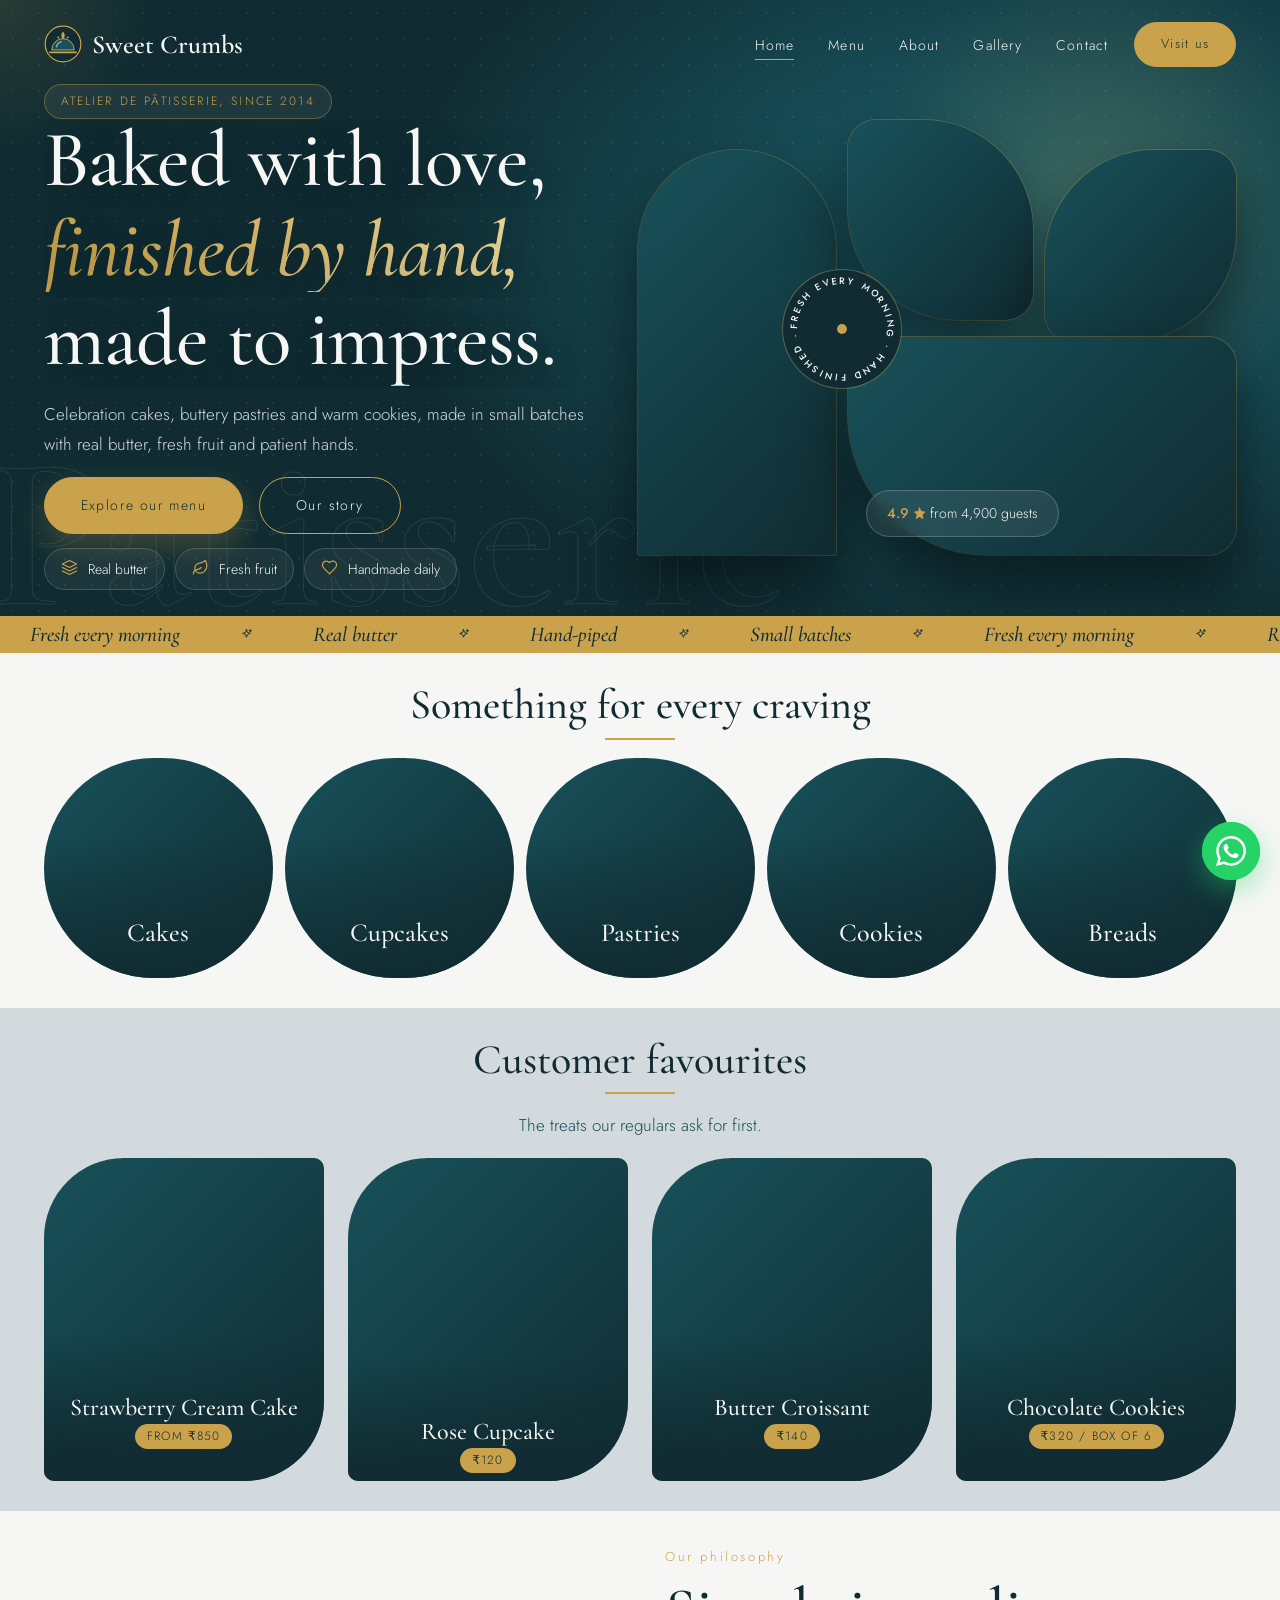
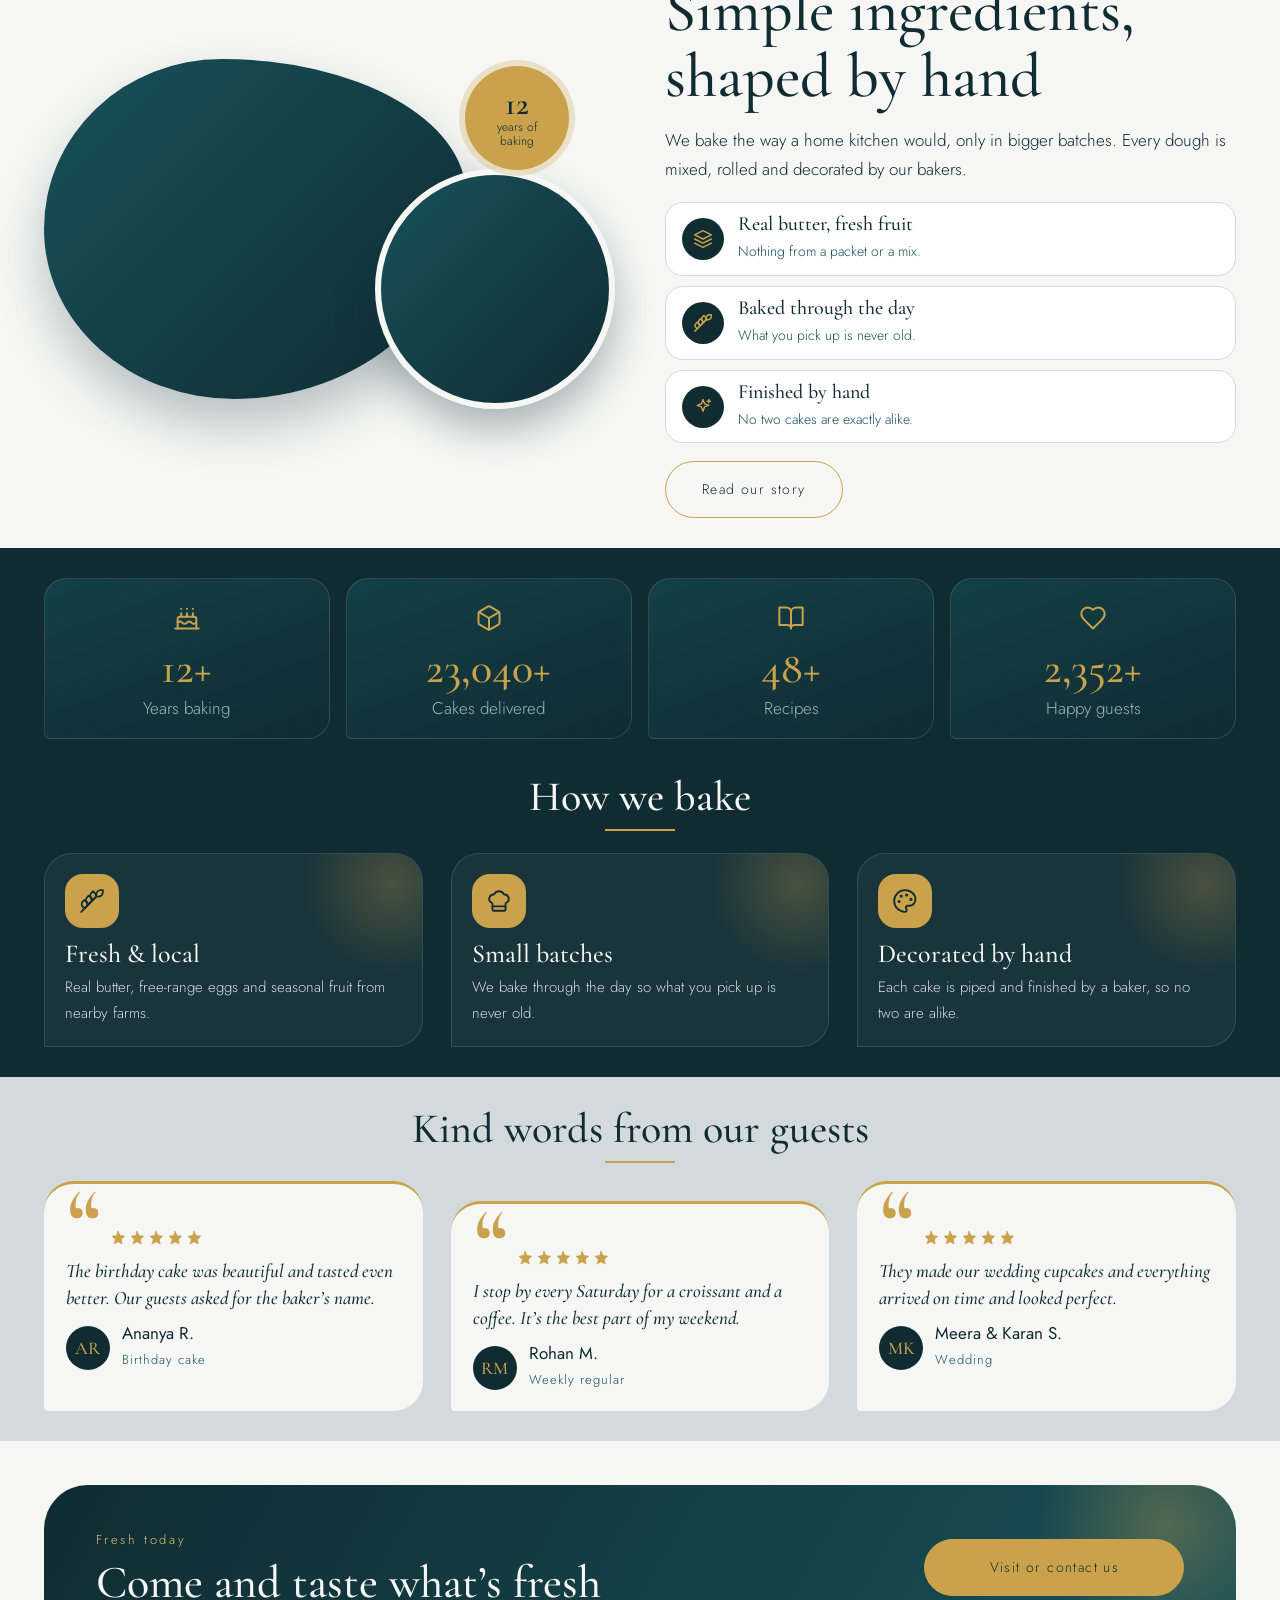
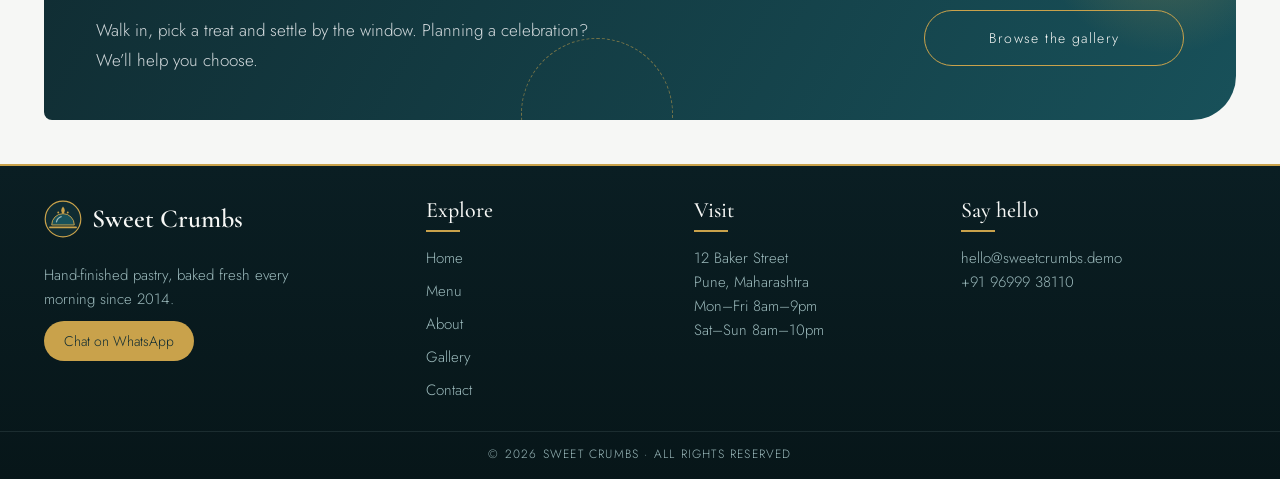
==== commit 298c083d: "initial commit" ====
--- a/index.html
+++ b/index.html
@@ -19,5 +19,5 @@
 <div class="q rv"><div class="stars"><svg class="sv" aria-hidden="true"><use href="#i-star"/></svg><svg class="sv" aria-hidden="true"><use href="#i-star"/></svg><svg class="sv" aria-hidden="true"><use href="#i-star"/></svg><svg class="sv" aria-hidden="true"><use href="#i-star"/></svg><svg class="sv" aria-hidden="true"><use href="#i-star"/></svg></div><p>The birthday cake was beautiful and tasted even better. Our guests asked for the baker’s name.</p><div class="au"><i>AR</i><div><b>Ananya R.</b><small>Birthday cake</small></div></div></div>
 <div class="q rv"><div class="stars"><svg class="sv" aria-hidden="true"><use href="#i-star"/></svg><svg class="sv" aria-hidden="true"><use href="#i-star"/></svg><svg class="sv" aria-hidden="true"><use href="#i-star"/></svg><svg class="sv" aria-hidden="true"><use href="#i-star"/></svg><svg class="sv" aria-hidden="true"><use href="#i-star"/></svg></div><p>I stop by every Saturday for a croissant and a coffee. It’s the best part of my weekend.</p><div class="au"><i>RM</i><div><b>Rohan M.</b><small>Weekly regular</small></div></div></div>
 <div class="q rv"><div class="stars"><svg class="sv" aria-hidden="true"><use href="#i-star"/></svg><svg class="sv" aria-hidden="true"><use href="#i-star"/></svg><svg class="sv" aria-hidden="true"><use href="#i-star"/></svg><svg class="sv" aria-hidden="true"><use href="#i-star"/></svg><svg class="sv" aria-hidden="true"><use href="#i-star"/></svg></div><p>They made our wedding cupcakes and everything arrived on time and looked perfect.</p><div class="au"><i>MK</i><div><b>Meera &amp; Karan S.</b><small>Wedding</small></div></div></div></div></div></section>
-<section class="sec" style="padding:0 0 40px"><div class="w"><div class="cb rv"><div><span class="tag">Fresh today</span><h2>Come and taste what’s fresh</h2><p>Walk in, pick a treat and settle by the window. Planning a celebration? We’ll help you choose.</p></div><div class="bs"><a class="btn f" href="contact.html">Visit or contact us</a><a class="btn" href="gallery.html">Browse the gallery</a></div></div></div></section>
+<section class="sec" style="padding:44px 0 44px"><div class="w"><div class="cb rv"><div><span class="tag">Fresh today</span><h2>Come and taste what’s fresh</h2><p>Walk in, pick a treat and settle by the window. Planning a celebration? We’ll help you choose.</p></div><div class="bs"><a class="btn f" href="contact.html">Visit or contact us</a><a class="btn" href="gallery.html">Browse the gallery</a></div></div></div></section>
 <script src="main.js"></script></body></html>
--- a/style.css
+++ b/style.css
@@ -332,3 +332,21 @@
 .pc i{display:block;width:120px;height:2px;margin-top:6px;background:#ffffff1f;border-radius:2px;overflow:hidden;position:relative}
 .pc i:after{content:"";position:absolute;inset:0;background:linear-gradient(90deg,var(--gold),#f3dfa2);transform:scaleX(0);transform-origin:left;animation:pb 1.3s cubic-bezier(.6,0,.2,1) forwards}
 @keyframes dr{to{stroke-dashoffset:0}}@keyframes pi{from{opacity:0;transform:scale(.4) rotate(-40deg)}}@keyframes pt{from{opacity:0;transform:translateY(16px);letter-spacing:.2em}}@keyframes pb{to{transform:none}}@keyframes pg2{to{transform:scale(1.15);opacity:.6}}
+
+/* Menu cards: WhatsApp button pinned to same line across all cards */
+.mg{align-items:stretch}
+.mi{display:flex;flex-direction:column}
+.mi div.t{flex:1;display:flex;flex-direction:column}
+.mi .en{margin-top:auto;align-self:flex-start}
+.mi div.t p{margin-bottom:14px}
+
+/* Home CTA ("Fresh today") block: even spacing, aligned content & equal buttons */
+.cb{align-items:center;padding:44px 52px}
+.cb>div:first-child{position:relative;z-index:2}
+.cb .tag{display:block;color:#E3C06E;margin:0 0 6px}
+.cb h2{margin:0 0 10px}
+.cb p{margin:0}
+.cb .bs{display:grid;grid-template-columns:1fr;gap:14px;justify-self:end;width:100%;max-width:260px;margin:0}
+.cb .bs .btn{display:flex;align-items:center;justify-content:center;width:100%;margin:0;text-align:center}
+@media(max-width:900px){.cb{padding:32px 24px}.cb .bs{justify-self:start;max-width:none;grid-template-columns:1fr 1fr}}
+@media(max-width:560px){.cb .bs{grid-template-columns:1fr}}
